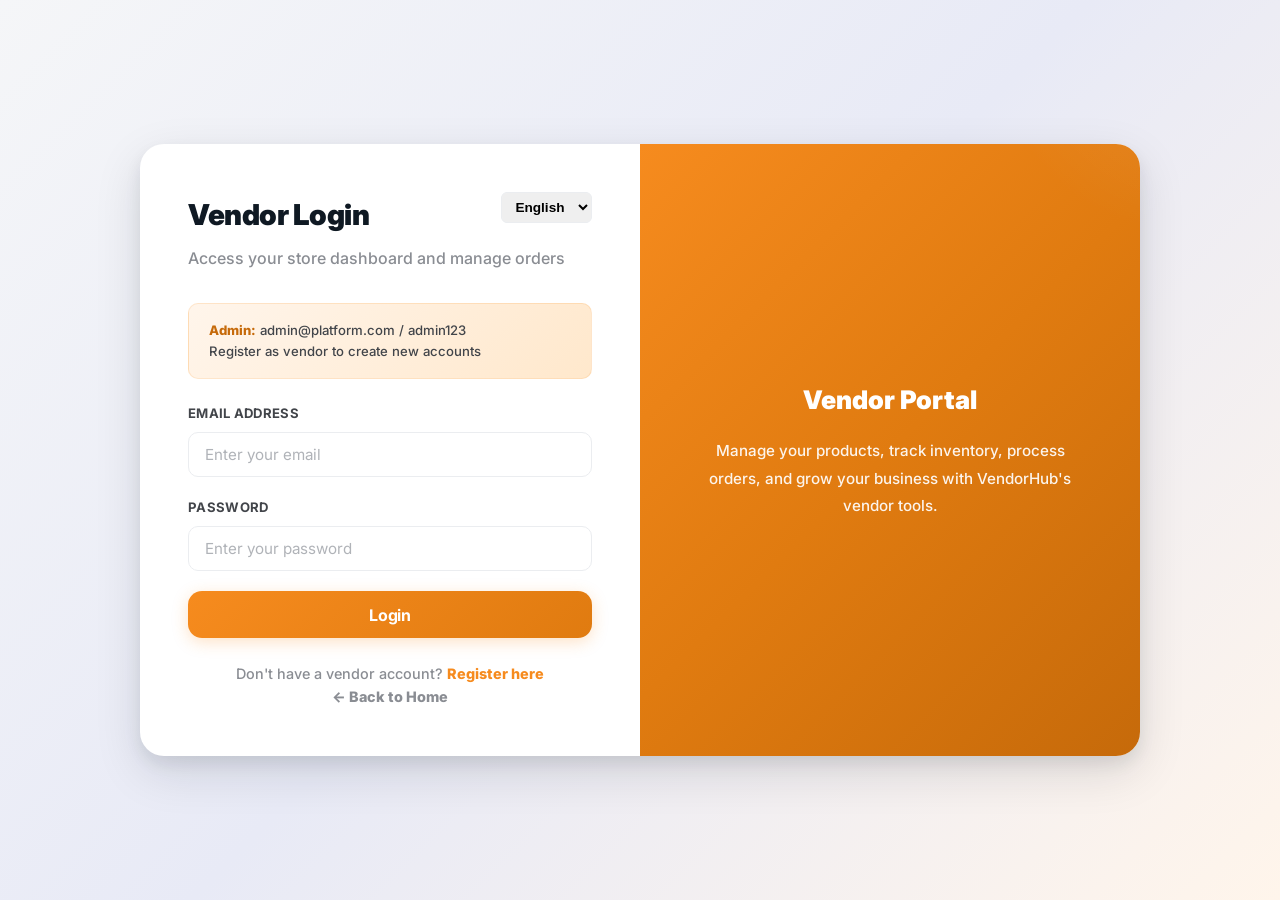
==== admin-dashboard.html @ c4cb8ca7 "Add files via upload" ====
<!DOCTYPE html>
<html lang="en">
<head>
    <meta charset="UTF-8">
    <meta name="viewport" content="width=device-width, initial-scale=1.0">
    <title>Admin Dashboard - VendorHub</title>
    <link rel="stylesheet" href="styles.css">
    <script src="i18n.js"></script>
    <style>
        .admin-status-tabs { display:flex; gap:.5rem; flex-wrap:wrap; margin-bottom:1rem; }
        .admin-status-tabs button.active { background:var(--primary); color:#fff; border-color:var(--primary); }
        .admin-actions { display:flex; gap:.5rem; flex-wrap:wrap; }
        .admin-table td { vertical-align:middle; }
        .admin-muted { color:var(--gray-500); font-size:.85rem; }
        .admin-error { margin-bottom:1rem; }
    </style>
</head>
<body>
    <nav class="navbar">
        <div class="nav-container">
            <a href="index.html" class="logo" data-i18n-skip>Vendor<span>Hub</span></a>
            <ul class="nav-links">
                <li><a href="admin-dashboard.html" class="active">Admin Dashboard</a></li>
                <li><a href="browse-stores.html">Browse Stores</a></li>
            </ul>
            <div class="nav-actions">
                <select class="vh-lang-switcher" data-i18n-skip aria-label="Language" onchange="setLanguage(this.value)" style="padding:.4rem .6rem;border-radius:6px;border:1.5px solid var(--gray-200);font-size:.85rem;font-weight:600;margin-right:.5rem;">
                    <option value="en">English</option>
                    <option value="pcm">Pidgin</option>
                    <option value="yo">Yorùbá</option>
                    <option value="ha">Hausa</option>
                    <option value="ig">Igbo</option>
                </select>
                <span id="adminName" style="font-weight:600;font-size:.9rem;"></span>
                <button class="btn btn-light btn-sm" onclick="logout()">Logout</button>
            </div>
        </div>
    </nav>

    <main class="main-content" style="max-width:1400px;margin:0 auto;">
        <div class="page-header">
            <h1>Admin Dashboard</h1>
            <p>Review vendor applications and approve stores for the public marketplace.</p>
        </div>

        <div id="adminAlert"></div>

        <div class="grid grid-4" style="margin-bottom:2rem;">
            <div class="stat-card"><div class="stat-icon orange">🏪</div><div class="stat-info"><h3 id="totalVendors">0</h3><p>Total Vendors</p></div></div>
            <div class="stat-card"><div class="stat-icon red">⏳</div><div class="stat-info"><h3 id="pendingVendors">0</h3><p>Pending Vendors</p></div></div>
            <div class="stat-card"><div class="stat-icon green">👥</div><div class="stat-info"><h3 id="totalCustomers">0</h3><p>Total Customers</p></div></div>
            <div class="stat-card"><div class="stat-icon purple">📦</div><div class="stat-info"><h3 id="totalOrders">0</h3><p>Total Orders</p></div></div>
        </div>

        <div class="card">
            <div class="card-header">
                <div>
                    <h3>Vendor Applications</h3>
                    <p class="admin-muted" style="margin-top:.25rem;">Approved vendors appear in Browse Stores.</p>
                </div>
                <button class="btn btn-outline btn-sm" onclick="loadAdminData()">Refresh</button>
            </div>
            <div class="card-body">
                <div class="admin-status-tabs">
                    <button class="btn btn-light btn-sm active" data-filter="pending" onclick="setFilter('pending', this)">Pending</button>
                    <button class="btn btn-light btn-sm" data-filter="approved" onclick="setFilter('approved', this)">Approved</button>
                    <button class="btn btn-light btn-sm" data-filter="rejected" onclick="setFilter('rejected', this)">Rejected</button>
                    <button class="btn btn-light btn-sm" data-filter="all" onclick="setFilter('all', this)">All Vendors</button>
                </div>
                <div class="table-container">
                    <table class="table admin-table">
                        <thead><tr><th>Business</th><th>Owner</th><th>Contact</th><th>Category</th><th>Status</th><th>Action</th></tr></thead>
                        <tbody id="vendorsTableBody"><tr><td colspan="6" style="text-align:center;padding:2rem;">Loading vendors...</td></tr></tbody>
                    </table>
                </div>
            </div>
        </div>
    </main>

    <script>
        const API_URL = 'https://vendorhub-backend-production-200b.up.railway.app/api';
        const token = localStorage.getItem('token');
        const user = JSON.parse(localStorage.getItem('user') || '{}');
        let vendors = [];
        let currentFilter = 'pending';

        if (!token || user.user_type !== 'admin') {
            window.location.href = 'vendor-login.html';
        }

        document.getElementById('adminName').textContent = user.first_name || user.username || 'Admin';

        function escapeHtml(value) {
            const div = document.createElement('div');
            div.textContent = value == null ? '' : String(value);
            return div.innerHTML;
        }

        function showAlert(message, type) {
            document.getElementById('adminAlert').innerHTML = `<div class="alert alert-${type} admin-error">${escapeHtml(message)}</div>`;
        }

        async function fetchJson(url, options = {}) {
            const res = await fetch(url, {
                ...options,
                headers: { ...(options.headers || {}), 'Authorization': `Bearer ${token}` }
            });
            const data = await res.json().catch(() => ({}));
            if (!res.ok) throw new Error(data.message || 'Request failed');
            return data;
        }

        async function loadAdminData() {
            const tbody = document.getElementById('vendorsTableBody');
            tbody.innerHTML = '<tr><td colspan="6" style="text-align:center;padding:2rem;">Loading vendors...</td></tr>';
            try {
                const [stats, vendorList] = await Promise.all([
                    fetchJson(`${API_URL}/admin/dashboard`),
                    fetchJson(`${API_URL}/admin/vendors`)
                ]);
                document.getElementById('totalVendors').textContent = stats.total_vendors || 0;
                document.getElementById('pendingVendors').textContent = stats.pending_vendors || 0;
                document.getElementById('totalCustomers').textContent = stats.total_customers || 0;
                document.getElementById('totalOrders').textContent = stats.total_orders || 0;
                vendors = vendorList || [];
                renderVendors();
            } catch (error) {
                console.error('Admin load error:', error);
                tbody.innerHTML = `<tr><td colspan="6" style="text-align:center;padding:2rem;">${escapeHtml(error.message)}</td></tr>`;
                showAlert(error.message, 'danger');
                if (/token|permission|access/i.test(error.message)) setTimeout(() => logout(), 1200);
            }
        }

        function setFilter(filter, button) {
            currentFilter = filter;
            document.querySelectorAll('.admin-status-tabs button').forEach(btn => btn.classList.remove('active'));
            button.classList.add('active');
            renderVendors();
        }

        function renderVendors() {
            const tbody = document.getElementById('vendorsTableBody');
            const visible = currentFilter === 'all' ? vendors : vendors.filter(v => v.status === currentFilter);
            if (!visible.length) {
                tbody.innerHTML = `<tr><td colspan="6" style="text-align:center;padding:2rem;">No ${currentFilter === 'all' ? '' : currentFilter} vendor applications found.</td></tr>`;
                return;
            }
            tbody.innerHTML = visible.map(v => `
                <tr>
                    <td><strong>${escapeHtml(v.business_name || 'Unnamed business')}</strong><br><span class="admin-muted">${escapeHtml(v.business_address || 'No address provided')}</span></td>
                    <td>${escapeHtml(`${v.first_name || ''} ${v.last_name || ''}`.trim() || 'Unknown')}</td>
                    <td>${escapeHtml(v.email || '')}<br><span class="admin-muted">${escapeHtml(v.phone_number || 'No phone')}</span></td>
                    <td>${escapeHtml(v.business_category || 'General')}</td>
                    <td><span class="badge badge-${escapeHtml(v.status || 'pending')}">${escapeHtml(v.status || 'pending')}</span></td>
                    <td><div class="admin-actions">
                        ${v.status !== 'approved' ? `<button class="btn btn-success btn-sm" onclick="changeVendorStatus(${Number(v.id)}, 'approve')">Approve</button>` : ''}
                        ${v.status !== 'rejected' ? `<button class="btn btn-danger btn-sm" onclick="changeVendorStatus(${Number(v.id)}, 'reject')">Reject</button>` : ''}
                    </div></td>
                </tr>
            `).join('');
        }

        async function changeVendorStatus(id, action) {
            const verb = action === 'approve' ? 'approve' : 'reject';
            if (!confirm(`Are you sure you want to ${verb} this vendor?`)) return;
            try {
                const result = await fetchJson(`${API_URL}/admin/vendors/${id}/${action}`, { method: 'POST' });
                showAlert(result.message || `Vendor ${verb}d successfully`, 'success');
                await loadAdminData();
            } catch (error) {
                showAlert(error.message, 'danger');
            }
        }

        function logout() {
            localStorage.clear();
            window.location.href = 'vendor-login.html';
        }

        loadAdminData();
    </script>

</body>
</html>
---- styles.css ----
/* ============================================================
   VendorHub - Professional Design System
   Jumia-inspired Orange + Coinbase-clean aesthetics
   ============================================================ */

@import url('https://fonts.googleapis.com/css2?family=Inter:wght@400;500;600;700;800;900&display=swap');

:root {
    /* Primary - Vibrant Jumia Orange */
    --primary: #f68b1e;
    --primary-dark: #e07b10;
    --primary-darker: #c66a0a;
    --primary-light: #fff5eb;
    --primary-glow: rgba(246, 139, 30, 0.15);

    /* Secondary - Deep Navy */
    --secondary: #0f1923;
    --secondary-light: #1a2634;
    --secondary-lighter: #243447;

    /* Accent Colors */
    --accent: #00c853;
    --accent-light: #e8f5e9;
    --danger: #ff1744;
    --danger-light: #ffebee;
    --warning: #ffc400;
    --warning-light: #fff8e1;
    --info: #2979ff;
    --info-light: #e3f2fd;

    /* Neutrals - Coinbase clean */
    --white: #ffffff;
    --gray-50: #fafbfc;
    --gray-100: #f5f6f8;
    --gray-200: #ebedf0;
    --gray-300: #dee0e5;
    --gray-400: #b0b3b8;
    --gray-500: #8a8d93;
    --gray-600: #606368;
    --gray-700: #42454a;
    --gray-800: #2c2f33;
    --gray-900: #1a1c1f;

    /* Shadows - Layered depth */
    --shadow-xs: 0 1px 2px rgba(15, 25, 35, 0.04);
    --shadow-sm: 0 2px 4px rgba(15, 25, 35, 0.06), 0 1px 2px rgba(15, 25, 35, 0.04);
    --shadow: 0 4px 12px rgba(15, 25, 35, 0.08), 0 2px 4px rgba(15, 25, 35, 0.04);
    --shadow-md: 0 8px 24px rgba(15, 25, 35, 0.1), 0 4px 8px rgba(15, 25, 35, 0.06);
    --shadow-lg: 0 16px 48px rgba(15, 25, 35, 0.12), 0 8px 16px rgba(15, 25, 35, 0.08);
    --shadow-primary: 0 4px 16px rgba(246, 139, 30, 0.25);

    /* Radius */
    --radius-sm: 6px;
    --radius: 10px;
    --radius-md: 14px;
    --radius-lg: 18px;
    --radius-xl: 24px;
    --radius-full: 9999px;

    /* Transitions */
    --transition-fast: all 0.15s cubic-bezier(0.4, 0, 0.2, 1);
    --transition: all 0.25s cubic-bezier(0.4, 0, 0.2, 1);
    --transition-slow: all 0.4s cubic-bezier(0.4, 0, 0.2, 1);

    /* Typography */
    --font: 'Inter', -apple-system, BlinkMacSystemFont, 'Segoe UI', Roboto, sans-serif;
}

* {
    margin: 0;
    padding: 0;
    box-sizing: border-box;
}

html {
    scroll-behavior: smooth;
}

body {
    font-family: var(--font);
    background: var(--gray-100);
    color: var(--gray-900);
    line-height: 1.6;
    -webkit-font-smoothing: antialiased;
    -moz-osx-font-smoothing: grayscale;
}

a {
    text-decoration: none;
    color: inherit;
}

/* ============================================================
   NAVIGATION
   ============================================================ */
.navbar {
    background: var(--white);
    border-bottom: 1px solid var(--gray-200);
    padding: 0 2rem;
    position: sticky;
    top: 0;
    z-index: 1000;
    backdrop-filter: blur(12px);
    background: rgba(255, 255, 255, 0.95);
}

.nav-container {
    max-width: 1400px;
    margin: 0 auto;
    display: flex;
    align-items: center;
    justify-content: space-between;
    height: 68px;
}

.logo {
    font-size: 1.6rem;
    font-weight: 900;
    color: var(--primary);
    display: flex;
    align-items: center;
    gap: 0.5rem;
    letter-spacing: -0.5px;
}

.logo span {
    color: var(--secondary);
}

.nav-links {
    display: flex;
    gap: 2.5rem;
    list-style: none;
    align-items: center;
}

.nav-links a {
    color: var(--gray-600);
    font-weight: 600;
    font-size: 0.9rem;
    transition: var(--transition-fast);
    padding: 0.5rem 0;
    position: relative;
}

.nav-links a:hover {
    color: var(--primary);
}

.nav-links a.active {
    color: var(--primary);
}

.nav-links a.active::after {
    content: '';
    position: absolute;
    bottom: -2px;
    left: 0;
    right: 0;
    height: 2.5px;
    background: var(--primary);
    border-radius: 2px;
}

.nav-actions {
    display: flex;
    gap: 1rem;
    align-items: center;
}

/* ============================================================
   BUTTONS
   ============================================================ */
.btn {
    display: inline-flex;
    align-items: center;
    justify-content: center;
    gap: 0.5rem;
    padding: 0.65rem 1.4rem;
    border: none;
    border-radius: var(--radius);
    font-size: 0.88rem;
    font-weight: 700;
    cursor: pointer;
    transition: var(--transition);
    font-family: var(--font);
    letter-spacing: -0.2px;
    white-space: nowrap;
}

.btn-primary {
    background: linear-gradient(135deg, var(--primary) 0%, var(--primary-dark) 100%);
    color: var(--white);
    box-shadow: var(--shadow-primary);
}

.btn-primary:hover {
    background: linear-gradient(135deg, var(--primary-dark) 0%, var(--primary-darker) 100%);
    transform: translateY(-2px);
    box-shadow: 0 6px 20px rgba(246, 139, 30, 0.35);
}

.btn-secondary {
    background: linear-gradient(135deg, var(--secondary) 0%, var(--secondary-light) 100%);
    color: var(--white);
    box-shadow: var(--shadow-sm);
}

.btn-secondary:hover {
    background: linear-gradient(135deg, var(--secondary-light) 0%, var(--secondary-lighter) 100%);
    transform: translateY(-2px);
    box-shadow: var(--shadow);
}

.btn-outline {
    background: var(--white);
    border: 2px solid var(--gray-300);
    color: var(--gray-700);
}

.btn-outline:hover {
    border-color: var(--primary);
    color: var(--primary);
    background: var(--primary-light);
    transform: translateY(-1px);
}

.btn-success {
    background: linear-gradient(135deg, var(--accent) 0%, #00b248 100%);
    color: var(--white);
    box-shadow: 0 4px 12px rgba(0, 200, 83, 0.2);
}

.btn-success:hover {
    transform: translateY(-2px);
    box-shadow: 0 6px 20px rgba(0, 200, 83, 0.3);
}

.btn-danger {
    background: linear-gradient(135deg, var(--danger) 0%, #d50000 100%);
    color: var(--white);
    box-shadow: 0 4px 12px rgba(255, 23, 68, 0.2);
}

.btn-danger:hover {
    transform: translateY(-2px);
    box-shadow: 0 6px 20px rgba(255, 23, 68, 0.3);
}

.btn-warning {
    background: linear-gradient(135deg, var(--warning) 0%, #ffab00 100%);
    color: var(--gray-900);
    box-shadow: 0 4px 12px rgba(255, 196, 0, 0.2);
}

.btn-info {
    background: linear-gradient(135deg, var(--info) 0%, #2962ff 100%);
    color: var(--white);
    box-shadow: 0 4px 12px rgba(41, 121, 255, 0.2);
}

.btn-light {
    background: var(--gray-100);
    color: var(--gray-700);
    border: 1.5px solid var(--gray-200);
}

.btn-light:hover {
    background: var(--gray-200);
    border-color: var(--gray-300);
}

.btn-sm {
    padding: 0.45rem 0.9rem;
    font-size: 0.8rem;
    border-radius: var(--radius-sm);
}

.btn-lg {
    padding: 0.85rem 2rem;
    font-size: 1rem;
    border-radius: var(--radius-md);
}

.btn-block {
    width: 100%;
}

.btn:disabled {
    opacity: 0.5;
    cursor: not-allowed;
    transform: none !important;
}

/* ============================================================
   FORMS
   ============================================================ */
.form-group {
    margin-bottom: 1.25rem;
}

.form-label {
    display: block;
    margin-bottom: 0.5rem;
    font-weight: 700;
    font-size: 0.82rem;
    color: var(--gray-700);
    text-transform: uppercase;
    letter-spacing: 0.3px;
}

.form-control {
    width: 100%;
    padding: 0.75rem 1rem;
    border: 1.5px solid var(--gray-200);
    border-radius: var(--radius);
    font-size: 0.95rem;
    font-family: var(--font);
    transition: var(--transition-fast);
    background: var(--white);
    color: var(--gray-900);
}

.form-control:focus {
    outline: none;
    border-color: var(--primary);
    box-shadow: 0 0 0 4px var(--primary-glow);
}

.form-control::placeholder {
    color: var(--gray-400);
}

select.form-control {
    cursor: pointer;
    appearance: none;
    background-image: url("data:image/svg+xml,%3Csvg xmlns='http://www.w3.org/2000/svg' width='12' height='12' viewBox='0 0 12 12'%3E%3Cpath fill='%23606368' d='M6 8L1 3h10z'/%3E%3C/svg%3E");
    background-repeat: no-repeat;
    background-position: right 1rem center;
    padding-right: 2.5rem;
}

textarea.form-control {
    resize: vertical;
    min-height: 100px;
}

.form-text {
    font-size: 0.78rem;
    color: var(--gray-500);
    margin-top: 0.35rem;
}

.form-error {
    color: var(--danger);
    font-size: 0.8rem;
    margin-top: 0.35rem;
    font-weight: 600;
}

/* ============================================================
   CARDS
   ============================================================ */
.card {
    background: var(--white);
    border-radius: var(--radius-lg);
    box-shadow: var(--shadow-sm);
    overflow: hidden;
    transition: var(--transition);
    border: 1px solid var(--gray-200);
}

.card:hover {
    box-shadow: var(--shadow-md);
    transform: translateY(-2px);
}

.card-header {
    padding: 1.25rem 1.5rem;
    border-bottom: 1px solid var(--gray-200);
    display: flex;
    justify-content: space-between;
    align-items: center;
    background: var(--gray-50);
}

.card-header h3 {
    font-size: 1rem;
    font-weight: 800;
    color: var(--secondary);
}

.card-body {
    padding: 1.5rem;
}

.card-footer {
    padding: 1rem 1.5rem;
    border-top: 1px solid var(--gray-200);
    background: var(--gray-50);
}

/* ============================================================
   BADGES
   ============================================================ */
.badge {
    display: inline-flex;
    align-items: center;
    padding: 0.3rem 0.85rem;
    border-radius: var(--radius-full);
    font-size: 0.7rem;
    font-weight: 800;
    text-transform: uppercase;
    letter-spacing: 0.5px;
}

.badge-pending {
    background: var(--warning-light);
    color: #8a6d00;
}

.badge-processing {
    background: var(--info-light);
    color: #0d47a1;
}

.badge-ready {
    background: #e0f7fa;
    color: #006064;
}

.badge-delivered {
    background: var(--accent-light);
    color: #1b5e20;
}

.badge-cancelled {
    background: var(--danger-light);
    color: #b71c1c;
}

.badge-primary {
    background: var(--primary-light);
    color: var(--primary-darker);
}

.badge-secondary {
    background: var(--gray-200);
    color: var(--gray-700);
}

/* ============================================================
   ALERTS
   ============================================================ */
.alert {
    padding: 1rem 1.25rem;
    border-radius: var(--radius);
    margin-bottom: 1rem;
    display: flex;
    align-items: center;
    gap: 0.75rem;
    font-size: 0.9rem;
    font-weight: 600;
    border: 1.5px solid transparent;
}

.alert-success {
    background: var(--accent-light);
    color: #1b5e20;
    border-color: #a5d6a7;
}

.alert-danger {
    background: var(--danger-light);
    color: #b71c1c;
    border-color: #ef9a9a;
}

.alert-warning {
    background: var(--warning-light);
    color: #8a6d00;
    border-color: #ffe082;
}

.alert-info {
    background: var(--info-light);
    color: #0d47a1;
    border-color: #90caf9;
}

/* ============================================================
   GRID & LAYOUT
   ============================================================ */
.container {
    max-width: 1400px;
    margin: 0 auto;
    padding: 0 1.5rem;
}

.grid {
    display: grid;
    gap: 1.5rem;
}

.grid-2 { grid-template-columns: repeat(2, 1fr); }
.grid-3 { grid-template-columns: repeat(3, 1fr); }
.grid-4 { grid-template-columns: repeat(4, 1fr); }

.flex {
    display: flex;
}

.flex-between {
    justify-content: space-between;
    align-items: center;
}

.flex-center {
    justify-content: center;
    align-items: center;
}

.gap-1 { gap: 0.5rem; }
.gap-2 { gap: 1rem; }
.gap-3 { gap: 1.5rem; }

/* ============================================================
   STATS CARDS
   ============================================================ */
.stat-card {
    background: var(--white);
    border-radius: var(--radius-lg);
    padding: 1.5rem;
    box-shadow: var(--shadow-sm);
    display: flex;
    align-items: center;
    gap: 1.25rem;
    transition: var(--transition);
    border: 1px solid var(--gray-200);
}

.stat-card:hover {
    box-shadow: var(--shadow-md);
    transform: translateY(-3px);
    border-color: var(--gray-300);
}

.stat-icon {
    width: 56px;
    height: 56px;
    border-radius: var(--radius-md);
    display: flex;
    align-items: center;
    justify-content: center;
    font-size: 1.6rem;
    flex-shrink: 0;
}

.stat-icon.orange {
    background: linear-gradient(135deg, var(--primary-light) 0%, #ffe8cc 100%);
    color: var(--primary);
}

.stat-icon.blue {
    background: linear-gradient(135deg, var(--info-light) 0%, #bbdefb 100%);
    color: var(--info);
}

.stat-icon.green {
    background: linear-gradient(135deg, var(--accent-light) 0%, #c8e6c9 100%);
    color: var(--accent);
}

.stat-icon.red {
    background: linear-gradient(135deg, var(--danger-light) 0%, #ffcdd2 100%);
    color: var(--danger);
}

.stat-icon.purple {
    background: linear-gradient(135deg, #f3e5f5 0%, #e1bee7 100%);
    color: #7b1fa2;
}

.stat-info h3 {
    font-size: 1.8rem;
    font-weight: 900;
    color: var(--gray-900);
    line-height: 1;
    letter-spacing: -0.5px;
}

.stat-info p {
    font-size: 0.82rem;
    color: var(--gray-500);
    margin-top: 0.3rem;
    font-weight: 600;
    text-transform: uppercase;
    letter-spacing: 0.5px;
}

/* ============================================================
   TABLES
   ============================================================ */
.table-container {
    overflow-x: auto;
    border-radius: var(--radius-lg);
    background: var(--white);
    box-shadow: var(--shadow-sm);
    border: 1px solid var(--gray-200);
}

.table {
    width: 100%;
    border-collapse: separate;
    border-spacing: 0;
}

.table th,
.table td {
    padding: 1rem 1.25rem;
    text-align: left;
}

.table th {
    background: var(--gray-50);
    font-weight: 800;
    font-size: 0.7rem;
    text-transform: uppercase;
    letter-spacing: 0.8px;
    color: var(--gray-500);
    border-bottom: 2px solid var(--gray-200);
}

.table tbody tr {
    transition: var(--transition-fast);
}

.table tbody tr:hover {
    background: var(--gray-50);
}

.table tbody tr:not(:last-child) td {
    border-bottom: 1px solid var(--gray-200);
}

.table td {
    font-size: 0.88rem;
    color: var(--gray-700);
    font-weight: 500;
}

/* ============================================================
   SIDEBAR
   ============================================================ */
.sidebar {
    width: 260px;
    background: var(--white);
    min-height: calc(100vh - 68px);
    border-right: 1px solid var(--gray-200);
    padding: 1.5rem 0;
    position: fixed;
    left: 0;
    top: 68px;
}

.sidebar-menu {
    list-style: none;
    padding: 0;
}

.sidebar-menu li a {
    display: flex;
    align-items: center;
    gap: 0.85rem;
    padding: 0.9rem 1.5rem;
    color: var(--gray-500);
    font-weight: 700;
    font-size: 0.85rem;
    transition: var(--transition-fast);
    border-left: 3px solid transparent;
    margin: 0.15rem 0;
}

.sidebar-menu li a:hover {
    background: var(--primary-light);
    color: var(--primary);
    border-left-color: var(--primary);
}

.sidebar-menu li a.active {
    background: linear-gradient(90deg, var(--primary-light) 0%, transparent 100%);
    color: var(--primary);
    border-left-color: var(--primary);
}

.sidebar-menu li a i,
.sidebar-menu li a span:first-child {
    font-size: 1.15rem;
    width: 24px;
    text-align: center;
}

.main-content {
    margin-left: 260px;
    padding: 2rem;
    min-height: calc(100vh - 68px);
}

/* ============================================================
   HERO SECTION
   ============================================================ */
.hero {
    background: linear-gradient(135deg, var(--secondary) 0%, #1a2332 50%, var(--secondary-light) 100%);
    color: var(--white);
    padding: 5rem 2rem 4rem;
    text-align: center;
    position: relative;
    overflow: hidden;
}

.hero::before {
    content: '';
    position: absolute;
    top: -50%;
    right: -20%;
    width: 600px;
    height: 600px;
    background: radial-gradient(circle, rgba(246, 139, 30, 0.12) 0%, transparent 70%);
    pointer-events: none;
}

.hero h1 {
    font-size: 3.2rem;
    font-weight: 900;
    margin-bottom: 1.25rem;
    line-height: 1.15;
    letter-spacing: -1px;
    position: relative;
}

.hero p {
    font-size: 1.15rem;
    opacity: 0.85;
    max-width: 560px;
    margin: 0 auto 2.5rem;
    line-height: 1.7;
    font-weight: 400;
}

.hero-buttons {
    display: flex;
    gap: 1rem;
    justify-content: center;
    position: relative;
}

.hero-buttons .btn-outline {
    border-color: rgba(255,255,255,0.4);
    color: var(--white);
}

.hero-buttons .btn-outline:hover {
    border-color: var(--primary);
    background: var(--primary);
    color: var(--white);
}

/* ============================================================
   FEATURES
   ============================================================ */
.features-section {
    padding: 5rem 2rem;
    background: var(--white);
}

.section-title {
    text-align: center;
    margin-bottom: 3.5rem;
}

.section-title h2 {
    font-size: 2.2rem;
    font-weight: 900;
    color: var(--secondary);
    margin-bottom: 0.75rem;
    letter-spacing: -0.5px;
}

.section-title p {
    color: var(--gray-500);
    font-size: 1.05rem;
    font-weight: 500;
}

.feature-card {
    text-align: center;
    padding: 2.5rem 2rem;
    border-radius: var(--radius-lg);
    background: var(--white);
    border: 1.5px solid var(--gray-200);
    transition: var(--transition);
    position: relative;
    overflow: hidden;
}

.feature-card::before {
    content: '';
    position: absolute;
    top: 0;
    left: 0;
    right: 0;
    height: 3px;
    background: linear-gradient(90deg, var(--primary) 0%, var(--warning) 100%);
    transform: scaleX(0);
    transition: var(--transition);
}

.feature-card:hover {
    box-shadow: var(--shadow-md);
    transform: translateY(-6px);
    border-color: var(--primary);
}

.feature-card:hover::before {
    transform: scaleX(1);
}

.feature-icon {
    width: 72px;
    height: 72px;
    background: linear-gradient(135deg, var(--primary-light) 0%, #ffe8cc 100%);
    color: var(--primary);
    border-radius: var(--radius-xl);
    display: flex;
    align-items: center;
    justify-content: center;
    font-size: 2rem;
    margin: 0 auto 1.5rem;
    box-shadow: 0 4px 12px rgba(246, 139, 30, 0.15);
}

.feature-card h3 {
    font-size: 1.15rem;
    font-weight: 800;
    margin-bottom: 0.75rem;
    color: var(--secondary);
}

.feature-card p {
    font-size: 0.9rem;
    color: var(--gray-500);
    line-height: 1.7;
    font-weight: 500;
}

/* ============================================================
   HOW IT WORKS
   ============================================================ */
.how-it-works {
    padding: 5rem 2rem;
    background: linear-gradient(180deg, var(--gray-100) 0%, var(--white) 100%);
}

.step-card {
    text-align: center;
    position: relative;
    padding: 2rem;
}

.step-number {
    width: 56px;
    height: 56px;
    background: linear-gradient(135deg, var(--primary) 0%, var(--primary-dark) 100%);
    color: var(--white);
    border-radius: 50%;
    display: flex;
    align-items: center;
    justify-content: center;
    font-size: 1.4rem;
    font-weight: 900;
    margin: 0 auto 1.25rem;
    box-shadow: var(--shadow-primary);
}

.step-card h3 {
    font-size: 1.15rem;
    font-weight: 800;
    margin-bottom: 0.75rem;
    color: var(--secondary);
}

.step-card p {
    font-size: 0.9rem;
    color: var(--gray-500);
    line-height: 1.7;
    font-weight: 500;
}

/* ============================================================
   CTA SECTION
   ============================================================ */
.cta-section {
    background: linear-gradient(135deg, var(--primary) 0%, var(--primary-dark) 50%, var(--primary-darker) 100%);
    color: var(--white);
    padding: 5rem 2rem;
    text-align: center;
    position: relative;
    overflow: hidden;
}

.cta-section::before {
    content: '';
    position: absolute;
    top: -100px;
    left: -100px;
    width: 300px;
    height: 300px;
    background: radial-gradient(circle, rgba(255,255,255,0.1) 0%, transparent 70%);
}

.cta-section h2 {
    font-size: 2.4rem;
    font-weight: 900;
    margin-bottom: 1rem;
    letter-spacing: -0.5px;
    position: relative;
}

.cta-section p {
    font-size: 1.1rem;
    opacity: 0.95;
    margin-bottom: 2.5rem;
    font-weight: 500;
    position: relative;
}

.cta-section .btn-light {
    background: var(--white);
    color: var(--primary);
    font-weight: 800;
    box-shadow: var(--shadow-md);
}

.cta-section .btn-light:hover {
    background: var(--secondary);
    color: var(--white);
    transform: translateY(-3px);
}

/* ============================================================
   FOOTER
   ============================================================ */
.footer {
    background: var(--secondary);
    color: var(--white);
    padding: 4rem 2rem 2rem;
}

.footer-grid {
    display: grid;
    grid-template-columns: repeat(4, 1fr);
    gap: 2.5rem;
    max-width: 1400px;
    margin: 0 auto;
}

.footer-section h4 {
    font-size: 0.9rem;
    font-weight: 800;
    margin-bottom: 1.25rem;
    color: var(--primary);
    text-transform: uppercase;
    letter-spacing: 1px;
}

.footer-section p {
    color: var(--gray-400);
    font-size: 0.88rem;
    line-height: 1.7;
    font-weight: 500;
}

.footer-section ul {
    list-style: none;
}

.footer-section ul li {
    margin-bottom: 0.6rem;
}

.footer-section ul li a {
    color: var(--gray-400);
    font-size: 0.88rem;
    transition: var(--transition-fast);
    font-weight: 500;
}

.footer-section ul li a:hover {
    color: var(--primary);
}

.footer-bottom {
    border-top: 1px solid var(--secondary-lighter);
    margin-top: 3rem;
    padding-top: 2rem;
    text-align: center;
    color: var(--gray-500);
    font-size: 0.85rem;
    font-weight: 500;
}

/* ============================================================
   AUTH PAGES
   ============================================================ */
.auth-page {
    min-height: 100vh;
    display: flex;
    align-items: center;
    justify-content: center;
    background: linear-gradient(135deg, var(--gray-100) 0%, #e8eaf6 50%, var(--primary-light) 100%);
    padding: 2rem;
}

.auth-container {
    display: grid;
    grid-template-columns: 1fr 1fr;
    max-width: 1000px;
    width: 100%;
    background: var(--white);
    border-radius: var(--radius-xl);
    overflow: hidden;
    box-shadow: var(--shadow-lg);
}

.auth-form-section {
    padding: 3rem;
}

.auth-form-section h2 {
    font-size: 1.8rem;
    font-weight: 900;
    margin-bottom: 0.5rem;
    color: var(--secondary);
    letter-spacing: -0.5px;
}

.auth-form-section p {
    color: var(--gray-500);
    margin-bottom: 2rem;
    font-weight: 500;
}

.auth-image-section {
    background: linear-gradient(135deg, var(--primary) 0%, var(--primary-dark) 50%, var(--primary-darker) 100%);
    display: flex;
    flex-direction: column;
    align-items: center;
    justify-content: center;
    color: var(--white);
    padding: 3rem;
    text-align: center;
    position: relative;
    overflow: hidden;
}

.auth-image-section::before {
    content: '';
    position: absolute;
    top: -50%;
    right: -50%;
    width: 400px;
    height: 400px;
    background: radial-gradient(circle, rgba(255,255,255,0.1) 0%, transparent 70%);
}

.auth-image-section h3 {
    font-size: 1.6rem;
    font-weight: 900;
    margin-bottom: 1rem;
    position: relative;
}

.auth-image-section p {
    opacity: 0.92;
    line-height: 1.8;
    font-weight: 500;
    font-size: 0.95rem;
    position: relative;
}

.auth-footer {
    text-align: center;
    margin-top: 1.5rem;
    font-size: 0.9rem;
    color: var(--gray-500);
    font-weight: 500;
}

.auth-footer a {
    color: var(--primary);
    font-weight: 800;
}

.user-type-toggle {
    display: flex;
    background: var(--gray-100);
    border-radius: var(--radius);
    padding: 0.3rem;
    margin-bottom: 1.5rem;
    border: 1.5px solid var(--gray-200);
}

.user-type-toggle button {
    flex: 1;
    padding: 0.65rem;
    border: none;
    background: transparent;
    border-radius: var(--radius-sm);
    font-weight: 800;
    cursor: pointer;
    transition: var(--transition-fast);
    color: var(--gray-500);
    font-size: 0.85rem;
    font-family: var(--font);
}

.user-type-toggle button.active {
    background: var(--white);
    color: var(--primary);
    box-shadow: var(--shadow-sm);
}

/* ============================================================
   DASHBOARD
   ============================================================ */
.page-header {
    margin-bottom: 2rem;
}

.page-header h1 {
    font-size: 1.8rem;
    font-weight: 900;
    color: var(--secondary);
    margin-bottom: 0.35rem;
    letter-spacing: -0.5px;
}

.page-header p {
    color: var(--gray-500);
    font-size: 0.95rem;
    font-weight: 500;
}

.quick-actions {
    display: flex;
    gap: 0.85rem;
    margin-bottom: 2rem;
    flex-wrap: wrap;
}

/* ============================================================
   STORE CARDS
   ============================================================ */
.store-card {
    background: var(--white);
    border-radius: var(--radius-lg);
    overflow: hidden;
    box-shadow: var(--shadow-sm);
    transition: var(--transition);
    border: 1.5px solid var(--gray-200);
    position: relative;
}

.store-card:hover {
    box-shadow: var(--shadow-md);
    transform: translateY(-5px);
    border-color: var(--primary);
}

.store-banner {
    height: 130px;
    background: linear-gradient(135deg, var(--primary-light) 0%, #ffe8cc 50%, #fff5eb 100%);
    display: flex;
    align-items: center;
    justify-content: center;
    font-size: 3rem;
    position: relative;
    overflow: hidden;
}

.store-banner::after {
    content: '';
    position: absolute;
    bottom: 0;
    left: 0;
    right: 0;
    height: 40%;
    background: linear-gradient(transparent, rgba(255,255,255,0.8));
}

.store-info {
    padding: 1.25rem;
}

.store-info h3 {
    font-size: 1.05rem;
    font-weight: 800;
    margin-bottom: 0.35rem;
    color: var(--secondary);
}

.store-info .category {
    font-size: 0.72rem;
    color: var(--primary);
    font-weight: 800;
    margin-bottom: 0.6rem;
    display: inline-block;
    text-transform: uppercase;
    letter-spacing: 0.5px;
    background: var(--primary-light);
    padding: 0.25rem 0.7rem;
    border-radius: var(--radius-full);
}

.store-info p {
    font-size: 0.85rem;
    color: var(--gray-500);
    margin-bottom: 1rem;
    line-height: 1.6;
    font-weight: 500;
}

.store-meta {
    display: flex;
    justify-content: space-between;
    align-items: center;
    font-size: 0.78rem;
    color: var(--gray-400);
    font-weight: 600;
}

/* ============================================================
   PRODUCT CARDS
   ============================================================ */
.product-card {
    background: var(--white);
    border-radius: var(--radius-lg);
    overflow: hidden;
    box-shadow: var(--shadow-sm);
    transition: var(--transition);
    border: 1.5px solid var(--gray-200);
}

.product-card:hover {
    box-shadow: var(--shadow-md);
    transform: translateY(-4px);
    border-color: var(--primary);
}

.product-image {
    height: 190px;
    background: linear-gradient(135deg, var(--gray-100) 0%, #e8eaf6 100%);
    display: flex;
    align-items: center;
    justify-content: center;
    font-size: 3.5rem;
    position: relative;
}

.product-image::after {
    content: '';
    position: absolute;
    bottom: 0;
    left: 0;
    right: 0;
    height: 30%;
    background: linear-gradient(transparent, rgba(255,255,255,0.9));
}

.product-details {
    padding: 1.25rem;
}

.product-details h4 {
    font-size: 0.95rem;
    font-weight: 800;
    margin-bottom: 0.35rem;
    color: var(--secondary);
}

.product-details .price {
    font-size: 1.2rem;
    font-weight: 900;
    color: var(--primary);
    margin-bottom: 0.5rem;
    letter-spacing: -0.5px;
}

.product-details .stock {
    font-size: 0.78rem;
    color: var(--gray-500);
    margin-bottom: 1rem;
    font-weight: 600;
}

/* ============================================================
   ORDER CARDS
   ============================================================ */
.order-card {
    background: var(--white);
    border-radius: var(--radius-lg);
    box-shadow: var(--shadow-sm);
    padding: 1.75rem;
    margin-bottom: 1.5rem;
    border: 1.5px solid var(--gray-200);
    transition: var(--transition);
}

.order-card:hover {
    box-shadow: var(--shadow);
    border-color: var(--gray-300);
}

.order-header {
    display: flex;
    justify-content: space-between;
    align-items: flex-start;
    margin-bottom: 1.25rem;
    padding-bottom: 1.25rem;
    border-bottom: 1.5px solid var(--gray-200);
}

.order-header h4 {
    font-size: 1rem;
    font-weight: 800;
    color: var(--secondary);
}

.order-header span {
    font-size: 0.82rem;
    color: var(--gray-400);
    font-weight: 500;
}

.order-items {
    margin-bottom: 1.25rem;
}

.order-item {
    display: flex;
    justify-content: space-between;
    padding: 0.6rem 0;
    font-size: 0.88rem;
    font-weight: 500;
    color: var(--gray-700);
    border-bottom: 1px dashed var(--gray-200);
}

.order-item:last-child {
    border-bottom: none;
}

.order-footer {
    display: flex;
    justify-content: space-between;
    align-items: center;
    padding-top: 1.25rem;
    border-top: 1.5px solid var(--gray-200);
}

.order-total {
    font-size: 1.15rem;
    font-weight: 900;
    color: var(--secondary);
    letter-spacing: -0.5px;
}

/* ============================================================
   TIMELINE
   ============================================================ */
.timeline {
    display: flex;
    justify-content: space-between;
    margin: 1.5rem 0;
    position: relative;
}

.timeline::before {
    content: '';
    position: absolute;
    top: 16px;
    left: 5%;
    right: 5%;
    height: 3px;
    background: var(--gray-200);
    z-index: 0;
    border-radius: 2px;
}

.timeline-step {
    display: flex;
    flex-direction: column;
    align-items: center;
    position: relative;
    z-index: 1;
    flex: 1;
}

.timeline-dot {
    width: 36px;
    height: 36px;
    border-radius: 50%;
    background: var(--gray-200);
    display: flex;
    align-items: center;
    justify-content: center;
    font-size: 0.8rem;
    margin-bottom: 0.5rem;
    border: 3px solid var(--white);
    box-shadow: var(--shadow-sm);
    font-weight: 800;
    color: var(--gray-400);
}

.timeline-step.active .timeline-dot {
    background: linear-gradient(135deg, var(--primary) 0%, var(--primary-dark) 100%);
    color: var(--white);
    box-shadow: var(--shadow-primary);
}

.timeline-step.completed .timeline-dot {
    background: linear-gradient(135deg, var(--accent) 0%, #00b248 100%);
    color: var(--white);
    box-shadow: 0 4px 12px rgba(0, 200, 83, 0.25);
}

.timeline-label {
    font-size: 0.72rem;
    font-weight: 800;
    color: var(--gray-400);
    text-align: center;
    text-transform: uppercase;
    letter-spacing: 0.5px;
}

.timeline-step.active .timeline-label,
.timeline-step.completed .timeline-label {
    color: var(--gray-800);
}

/* ============================================================
   SEARCH BAR
   ============================================================ */
.search-bar {
    display: flex;
    gap: 0.75rem;
    margin-bottom: 1.5rem;
}

.search-bar input {
    flex: 1;
    padding: 0.8rem 1.1rem;
    border: 1.5px solid var(--gray-200);
    border-radius: var(--radius);
    font-size: 0.95rem;
    font-family: var(--font);
    transition: var(--transition-fast);
    background: var(--white);
}

.search-bar input:focus {
    outline: none;
    border-color: var(--primary);
    box-shadow: 0 0 0 4px var(--primary-glow);
}

/* ============================================================
   FILTERS
   ============================================================ */
.filter-sidebar {
    background: var(--white);
    border-radius: var(--radius-lg);
    padding: 1.75rem;
    box-shadow: var(--shadow-sm);
    height: fit-content;
    position: sticky;
    top: 84px;
    border: 1.5px solid var(--gray-200);
}

.filter-group {
    margin-bottom: 1.75rem;
}

.filter-group h4 {
    font-size: 0.8rem;
    font-weight: 800;
    margin-bottom: 0.85rem;
    color: var(--secondary);
    text-transform: uppercase;
    letter-spacing: 0.8px;
}

.filter-options {
    display: flex;
    flex-direction: column;
    gap: 0.6rem;
}

.filter-options label {
    display: flex;
    align-items: center;
    gap: 0.6rem;
    font-size: 0.88rem;
    color: var(--gray-600);
    cursor: pointer;
    font-weight: 600;
    padding: 0.3rem 0;
}

.filter-options input[type="checkbox"],
.filter-options input[type="radio"] {
    accent-color: var(--primary);
    width: 16px;
    height: 16px;
    cursor: pointer;
}

/* ============================================================
   SETTINGS
   ============================================================ */
.settings-section {
    background: var(--white);
    border-radius: var(--radius-lg);
    padding: 2rem;
    margin-bottom: 1.5rem;
    box-shadow: var(--shadow-sm);
    border: 1.5px solid var(--gray-200);
}

.settings-section h3 {
    font-size: 1rem;
    font-weight: 900;
    margin-bottom: 1.5rem;
    color: var(--secondary);
    padding-bottom: 0.85rem;
    border-bottom: 2.5px solid var(--primary-light);
    letter-spacing: -0.3px;
    display: flex;
    align-items: center;
    gap: 0.5rem;
}

.settings-grid {
    display: grid;
    grid-template-columns: repeat(2, 1fr);
    gap: 1.25rem;
}

.toggle-switch {
    display: flex;
    align-items: center;
    justify-content: space-between;
    padding: 1.1rem 0;
    border-bottom: 1.5px solid var(--gray-200);
}

.toggle-switch:last-child {
    border-bottom: none;
}

.toggle-label {
    font-weight: 800;
    font-size: 0.92rem;
    color: var(--gray-800);
}

.toggle-desc {
    font-size: 0.8rem;
    color: var(--gray-500);
    margin-top: 0.2rem;
    font-weight: 500;
}

.switch {
    position: relative;
    display: inline-block;
    width: 50px;
    height: 28px;
    flex-shrink: 0;
}

.switch input {
    opacity: 0;
    width: 0;
    height: 0;
}

.slider {
    position: absolute;
    cursor: pointer;
    top: 0;
    left: 0;
    right: 0;
    bottom: 0;
    background-color: var(--gray-300);
    transition: var(--transition);
    border-radius: 28px;
}

.slider:before {
    position: absolute;
    content: "";
    height: 22px;
    width: 22px;
    left: 3px;
    bottom: 3px;
    background-color: white;
    transition: var(--transition);
    border-radius: 50%;
    box-shadow: var(--shadow-sm);
}

input:checked + .slider {
    background-color: var(--primary);
}

input:checked + .slider:before {
    transform: translateX(22px);
}

/* ============================================================
   CART SIDEBAR
   ============================================================ */
.cart-sidebar {
    position: fixed;
    right: 0;
    top: 0;
    width: 400px;
    height: 100vh;
    background: var(--white);
    box-shadow: var(--shadow-lg);
    z-index: 2000;
    display: flex;
    flex-direction: column;
    transform: translateX(100%);
    transition: transform 0.35s cubic-bezier(0.4, 0, 0.2, 1);
}

.cart-sidebar.open {
    transform: translateX(0);
}

.cart-header {
    padding: 1.25rem 1.5rem;
    border-bottom: 1.5px solid var(--gray-200);
    display: flex;
    justify-content: space-between;
    align-items: center;
    background: var(--gray-50);
}

.cart-header h3 {
    font-size: 1.1rem;
    font-weight: 900;
    color: var(--secondary);
}

.cart-items {
    flex: 1;
    overflow-y: auto;
    padding: 1rem 1.5rem;
}

.cart-item {
    display: flex;
    gap: 1rem;
    padding: 1rem 0;
    border-bottom: 1.5px solid var(--gray-200);
}

.cart-item-image {
    width: 64px;
    height: 64px;
    background: linear-gradient(135deg, var(--gray-100) 0%, #e8eaf6 100%);
    border-radius: var(--radius);
    display: flex;
    align-items: center;
    justify-content: center;
    font-size: 1.5rem;
    flex-shrink: 0;
}

.cart-item-details {
    flex: 1;
}

.cart-item-details h4 {
    font-size: 0.88rem;
    font-weight: 800;
    margin-bottom: 0.15rem;
    color: var(--secondary);
}

.cart-item-details .price {
    font-weight: 900;
    color: var(--primary);
    font-size: 0.9rem;
}

.cart-item-qty {
    display: flex;
    align-items: center;
    gap: 0.6rem;
    margin-top: 0.5rem;
}

.qty-btn {
    width: 28px;
    height: 28px;
    border: 1.5px solid var(--gray-300);
    background: var(--white);
    border-radius: var(--radius-sm);
    cursor: pointer;
    display: flex;
    align-items: center;
    justify-content: center;
    font-weight: 900;
    font-size: 0.85rem;
    transition: var(--transition-fast);
}

.qty-btn:hover {
    border-color: var(--primary);
    color: var(--primary);
}

.cart-footer {
    padding: 1.25rem 1.5rem;
    border-top: 1.5px solid var(--gray-200);
    background: var(--gray-50);
}

.cart-total {
    display: flex;
    justify-content: space-between;
    font-size: 1.15rem;
    font-weight: 900;
    margin-bottom: 1rem;
    color: var(--secondary);
}

.overlay {
    position: fixed;
    top: 0;
    left: 0;
    right: 0;
    bottom: 0;
    background: rgba(15, 25, 35, 0.5);
    z-index: 1999;
    display: none;
    backdrop-filter: blur(4px);
}

.overlay.active {
    display: block;
}

/* ============================================================
   EMPTY STATE
   ============================================================ */
.empty-state {
    text-align: center;
    padding: 4rem 2rem;
}

.empty-state-icon {
    font-size: 4rem;
    margin-bottom: 1.25rem;
    opacity: 0.4;
}

.empty-state h3 {
    font-size: 1.2rem;
    font-weight: 900;
    color: var(--secondary);
    margin-bottom: 0.5rem;
}

.empty-state p {
    color: var(--gray-500);
    margin-bottom: 1.5rem;
    font-weight: 500;
}

/* ============================================================
   TABS
   ============================================================ */
.tabs {
    display: flex;
    gap: 0.25rem;
    margin-bottom: 1.5rem;
    border-bottom: 2.5px solid var(--gray-200);
    padding-bottom: 0;
}

.tab-btn {
    padding: 0.85rem 1.4rem;
    border: none;
    background: transparent;
    font-weight: 800;
    color: var(--gray-400);
    cursor: pointer;
    position: relative;
    font-size: 0.85rem;
    font-family: var(--font);
    text-transform: uppercase;
    letter-spacing: 0.5px;
    transition: var(--transition-fast);
    border-radius: var(--radius-sm) var(--radius-sm) 0 0;
}

.tab-btn:hover {
    color: var(--gray-600);
    background: var(--gray-100);
}

.tab-btn.active {
    color: var(--primary);
    background: var(--primary-light);
}

.tab-btn.active::after {
    content: '';
    position: absolute;
    bottom: -2.5px;
    left: 0;
    right: 0;
    height: 2.5px;
    background: var(--primary);
    border-radius: 2px 2px 0 0;
}

.tab-content {
    display: none;
}

.tab-content.active {
    display: block;
}

/* ============================================================
   MODAL
   ============================================================ */
.modal {
    display: none;
    position: fixed;
    top: 0;
    left: 0;
    right: 0;
    bottom: 0;
    z-index: 3000;
    align-items: center;
    justify-content: center;
    padding: 1rem;
}

.modal.active {
    display: flex;
}

.modal-overlay {
    position: absolute;
    top: 0;
    left: 0;
    right: 0;
    bottom: 0;
    background: rgba(15, 25, 35, 0.5);
    backdrop-filter: blur(4px);
}

.modal-content {
    background: var(--white);
    border-radius: var(--radius-xl);
    width: 100%;
    max-width: 520px;
    max-height: 90vh;
    overflow-y: auto;
    position: relative;
    z-index: 1;
    box-shadow: var(--shadow-lg);
    border: 1.5px solid var(--gray-200);
}

.modal-header {
    padding: 1.25rem 1.5rem;
    border-bottom: 1.5px solid var(--gray-200);
    display: flex;
    justify-content: space-between;
    align-items: center;
    background: var(--gray-50);
}

.modal-header h3 {
    font-size: 1.1rem;
    font-weight: 900;
    color: var(--secondary);
}

.modal-body {
    padding: 1.5rem;
}

.modal-footer {
    padding: 1rem 1.5rem;
    border-top: 1.5px solid var(--gray-200);
    display: flex;
    justify-content: flex-end;
    gap: 0.75rem;
    background: var(--gray-50);
}

.modal-close {
    background: none;
    border: none;
    font-size: 1.75rem;
    cursor: pointer;
    color: var(--gray-400);
    line-height: 1;
    width: 36px;
    height: 36px;
    display: flex;
    align-items: center;
    justify-content: center;
    border-radius: var(--radius);
    transition: var(--transition-fast);
}

.modal-close:hover {
    background: var(--gray-200);
    color: var(--gray-700);
}

/* ============================================================
   PAGINATION
   ============================================================ */
.pagination {
    display: flex;
    justify-content: center;
    gap: 0.5rem;
    margin-top: 2rem;
}

.page-btn {
    padding: 0.5rem 0.9rem;
    border: 1.5px solid var(--gray-200);
    background: var(--white);
    border-radius: var(--radius);
    cursor: pointer;
    font-weight: 800;
    font-size: 0.82rem;
    transition: var(--transition-fast);
    color: var(--gray-600);
    font-family: var(--font);
}

.page-btn:hover {
    border-color: var(--primary);
    color: var(--primary);
    background: var(--primary-light);
}

.page-btn.active {
    background: linear-gradient(135deg, var(--primary) 0%, var(--primary-dark) 100%);
    color: var(--white);
    border-color: var(--primary);
    box-shadow: var(--shadow-primary);
}

/* ============================================================
   SECTIONS
   ============================================================ */
.section {
    display: none;
}

.section.active {
    display: block;
    animation: fadeIn 0.35s ease forwards;
}

/* ============================================================
   RESPONSIVE
   ============================================================ */
@media (max-width: 1024px) {
    .grid-4 { grid-template-columns: repeat(3, 1fr); }
    .footer-grid { grid-template-columns: repeat(2, 1fr); }
}

@media (max-width: 768px) {
    .sidebar {
        width: 100%;
        position: relative;
        top: 0;
        min-height: auto;
        border-right: none;
        border-bottom: 1.5px solid var(--gray-200);
    }
    .main-content {
        margin-left: 0;
    }
    .grid-3, .grid-4 { grid-template-columns: repeat(2, 1fr); }
    .auth-container { grid-template-columns: 1fr; }
    .auth-image-section { display: none; }
    .hero h1 { font-size: 2.2rem; }
    .footer-grid { grid-template-columns: 1fr; }
    .settings-grid { grid-template-columns: 1fr; }
    .cart-sidebar { width: 100%; }
    .nav-links { display: none; }
}

@media (max-width: 480px) {
    .grid-2, .grid-3, .grid-4 { grid-template-columns: 1fr; }
    .hero h1 { font-size: 1.7rem; }
    .hero-buttons { flex-direction: column; }
    .quick-actions { flex-direction: column; }
    .page-header h1 { font-size: 1.5rem; }
    .features-section { padding: 3rem 1rem; }
}

/* ============================================================
   ANIMATIONS
   ============================================================ */
@keyframes fadeIn {
    from { opacity: 0; transform: translateY(12px); }
    to { opacity: 1; transform: translateY(0); }
}

.fade-in {
    animation: fadeIn 0.4s ease forwards;
}

/* ============================================================
   SCROLLBAR
   ============================================================ */
::-webkit-scrollbar {
    width: 8px;
}

::-webkit-scrollbar-track {
    background: var(--gray-100);
}

::-webkit-scrollbar-thumb {
    background: var(--gray-300);
    border-radius: 4px;
}

::-webkit-scrollbar-thumb:hover {
    background: var(--gray-400);
}

/* ============================================================
   LOADING
   ============================================================ */
.loading {
    display: inline-block;
    width: 18px;
    height: 18px;
    border: 2.5px solid rgba(255,255,255,0.3);
    border-radius: 50%;
    border-top-color: var(--white);
    animation: spin 0.8s linear infinite;
}

@keyframes spin {
    to { transform: rotate(360deg); }
}

/* ============================================================
   MOBILE MENU
   ============================================================ */
.mobile-menu-btn {
    display: none;
    background: none;
    border: none;
    font-size: 1.5rem;
    cursor: pointer;
    color: var(--gray-700);
    width: 40px;
    height: 40px;
    align-items: center;
    justify-content: center;
    border-radius: var(--radius);
}

.mobile-menu-btn:hover {
    background: var(--gray-100);
}

@media (max-width: 768px) {
    .mobile-menu-btn {
        display: flex;
    }
}

/* ============================================================
   WELCOME HEADER (Dashboard)
   ============================================================ */
.welcome-header {
    background: linear-gradient(135deg, var(--secondary) 0%, var(--secondary-light) 100%);
    color: white;
    padding: 2.25rem;
    border-radius: var(--radius-lg);
    margin-bottom: 2rem;
    box-shadow: var(--shadow-md);
    position: relative;
    overflow: hidden;
}

.welcome-header::before {
    content: '';
    position: absolute;
    top: -50%;
    right: -10%;
    width: 300px;
    height: 300px;
    background: radial-gradient(circle, rgba(246, 139, 30, 0.15) 0%, transparent 70%);
}

.welcome-header h1 {
    font-size: 1.5rem;
    margin-bottom: 0.35rem;
    font-weight: 900;
    position: relative;
}

.welcome-header p {
    opacity: 0.85;
    font-size: 0.9rem;
    font-weight: 500;
    position: relative;
}

/* ============================================================
   STORE HERO
   ============================================================ */
.store-hero {
    background: linear-gradient(135deg, var(--primary-light) 0%, #ffe8cc 50%, #fff5eb 100%);
    padding: 3.5rem 2rem;
    border-radius: 0 0 var(--radius-xl) var(--radius-xl);
    margin-bottom: 2rem;
    border-bottom: 3px solid var(--primary);
}

.store-hero h1 {
    font-size: 2.2rem;
    font-weight: 900;
    color: var(--secondary);
    margin-bottom: 0.5rem;
    letter-spacing: -0.5px;
}

.store-hero p {
    color: var(--gray-600);
    max-width: 600px;
    font-weight: 500;
    line-height: 1.6;
}

.store-meta-bar {
    display: flex;
    gap: 2rem;
    margin-top: 1.25rem;
    font-size: 0.88rem;
    color: var(--gray-600);
    font-weight: 600;
}

/* ============================================================
   PRODUCTS GRID
   ============================================================ */
.products-grid {
    display: grid;
    grid-template-columns: repeat(auto-fill, minmax(260px, 1fr));
    gap: 1.5rem;
}

/* ============================================================
   BROWSE LAYOUT
   ============================================================ */
.browse-layout {
    display: grid;
    grid-template-columns: 280px 1fr;
    gap: 2rem;
    max-width: 1400px;
    margin: 0 auto;
    padding: 2rem 1.5rem;
}

.results-header {
    display: flex;
    justify-content: space-between;
    align-items: center;
    margin-bottom: 1.5rem;
}

.results-header h2 {
    font-size: 1.3rem;
    font-weight: 900;
    color: var(--secondary);
}

/* ============================================================
   DEMO BOX
   ============================================================ */
.demo-box {
    background: linear-gradient(135deg, var(--primary-light) 0%, #ffe8cc 100%);
    border-radius: var(--radius);
    padding: 1rem 1.25rem;
    margin-bottom: 1.5rem;
    font-size: 0.82rem;
    border: 1.5px solid rgba(246, 139, 30, 0.15);
    font-weight: 500;
    color: var(--gray-700);
}

.demo-box strong {
    color: var(--primary-darker);
    font-weight: 800;
}

/* ============================================================
   STOCK COLORS
   ============================================================ */
.stock-low {
    color: var(--danger);
    font-weight: 800;
}

.stock-ok {
    color: var(--accent);
    font-weight: 800;
}

/* ============================================================
   HERO STATS
   ============================================================ */
.hero-stats {
    display: flex;
    justify-content: center;
    gap: 4rem;
    margin-top: 3rem;
    padding-top: 2.5rem;
    border-top: 1px solid rgba(255,255,255,0.15);
    position: relative;
}

.hero-stat h4 {
    font-size: 2.2rem;
    font-weight: 900;
    letter-spacing: -1px;
}

.hero-stat p {
    font-size: 0.88rem;
    opacity: 0.8;
    font-weight: 600;
    text-transform: uppercase;
    letter-spacing: 1px;
}
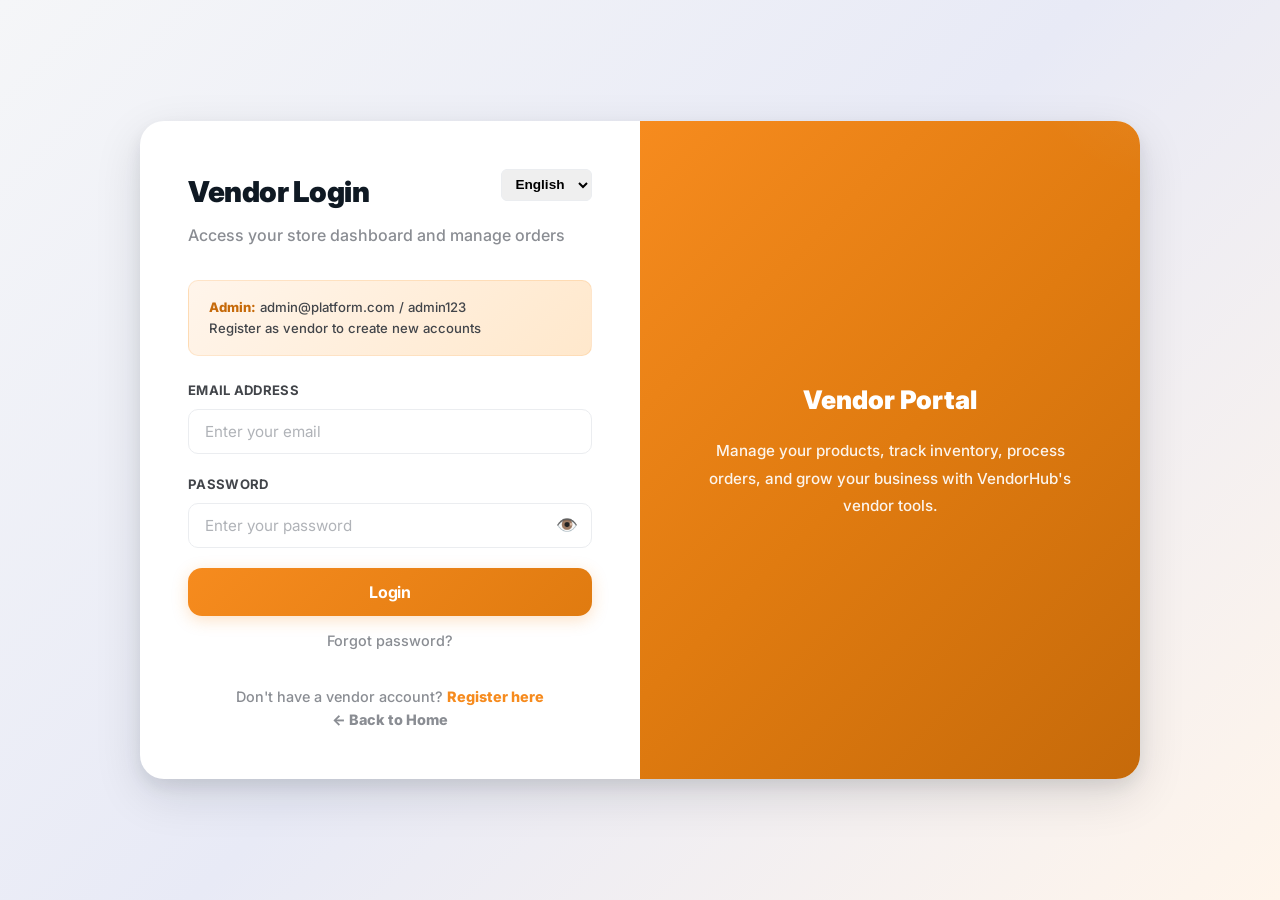
==== commit db6d9266: "Add files via upload" ====
--- a/admin-dashboard.html
+++ b/admin-dashboard.html
@@ -78,7 +78,7 @@
     </main>
 
     <script>
-        const API_URL = 'https://vendorhub-backend-production-200b.up.railway.app/api';
+        const API_URL = 'https://vendorhub-backend-production.up.railway.app/api';
         const token = localStorage.getItem('token');
         const user = JSON.parse(localStorage.getItem('user') || '{}');
         let vendors = [];
@@ -156,9 +156,20 @@
                     <td><div class="admin-actions">
                         ${v.status !== 'approved' ? `<button class="btn btn-success btn-sm" onclick="changeVendorStatus(${Number(v.id)}, 'approve')">Approve</button>` : ''}
                         ${v.status !== 'rejected' ? `<button class="btn btn-danger btn-sm" onclick="changeVendorStatus(${Number(v.id)}, 'reject')">Reject</button>` : ''}
+                        <button class="btn btn-light btn-sm" onclick="resetVendorPassword(${Number(v.user_id)}, '${escapeHtml(v.email || '')}')">Reset Password</button>
                     </div></td>
                 </tr>
             `).join('');
+        }
+
+        async function resetVendorPassword(userId, email) {
+            if (!confirm(`Reset the login password for ${email}? Their old password will stop working immediately.`)) return;
+            try {
+                const result = await fetchJson(`${API_URL}/admin/vendors/${userId}/reset-password`, { method: 'POST' });
+                alert(`New password for ${result.email}:\n\n${result.newPassword}\n\nCopy this now — it will not be shown again. Send it to the vendor directly; VendorHub cannot recover it later.`);
+            } catch (error) {
+                showAlert(error.message, 'danger');
+            }
         }
 
         async function changeVendorStatus(id, action) {
